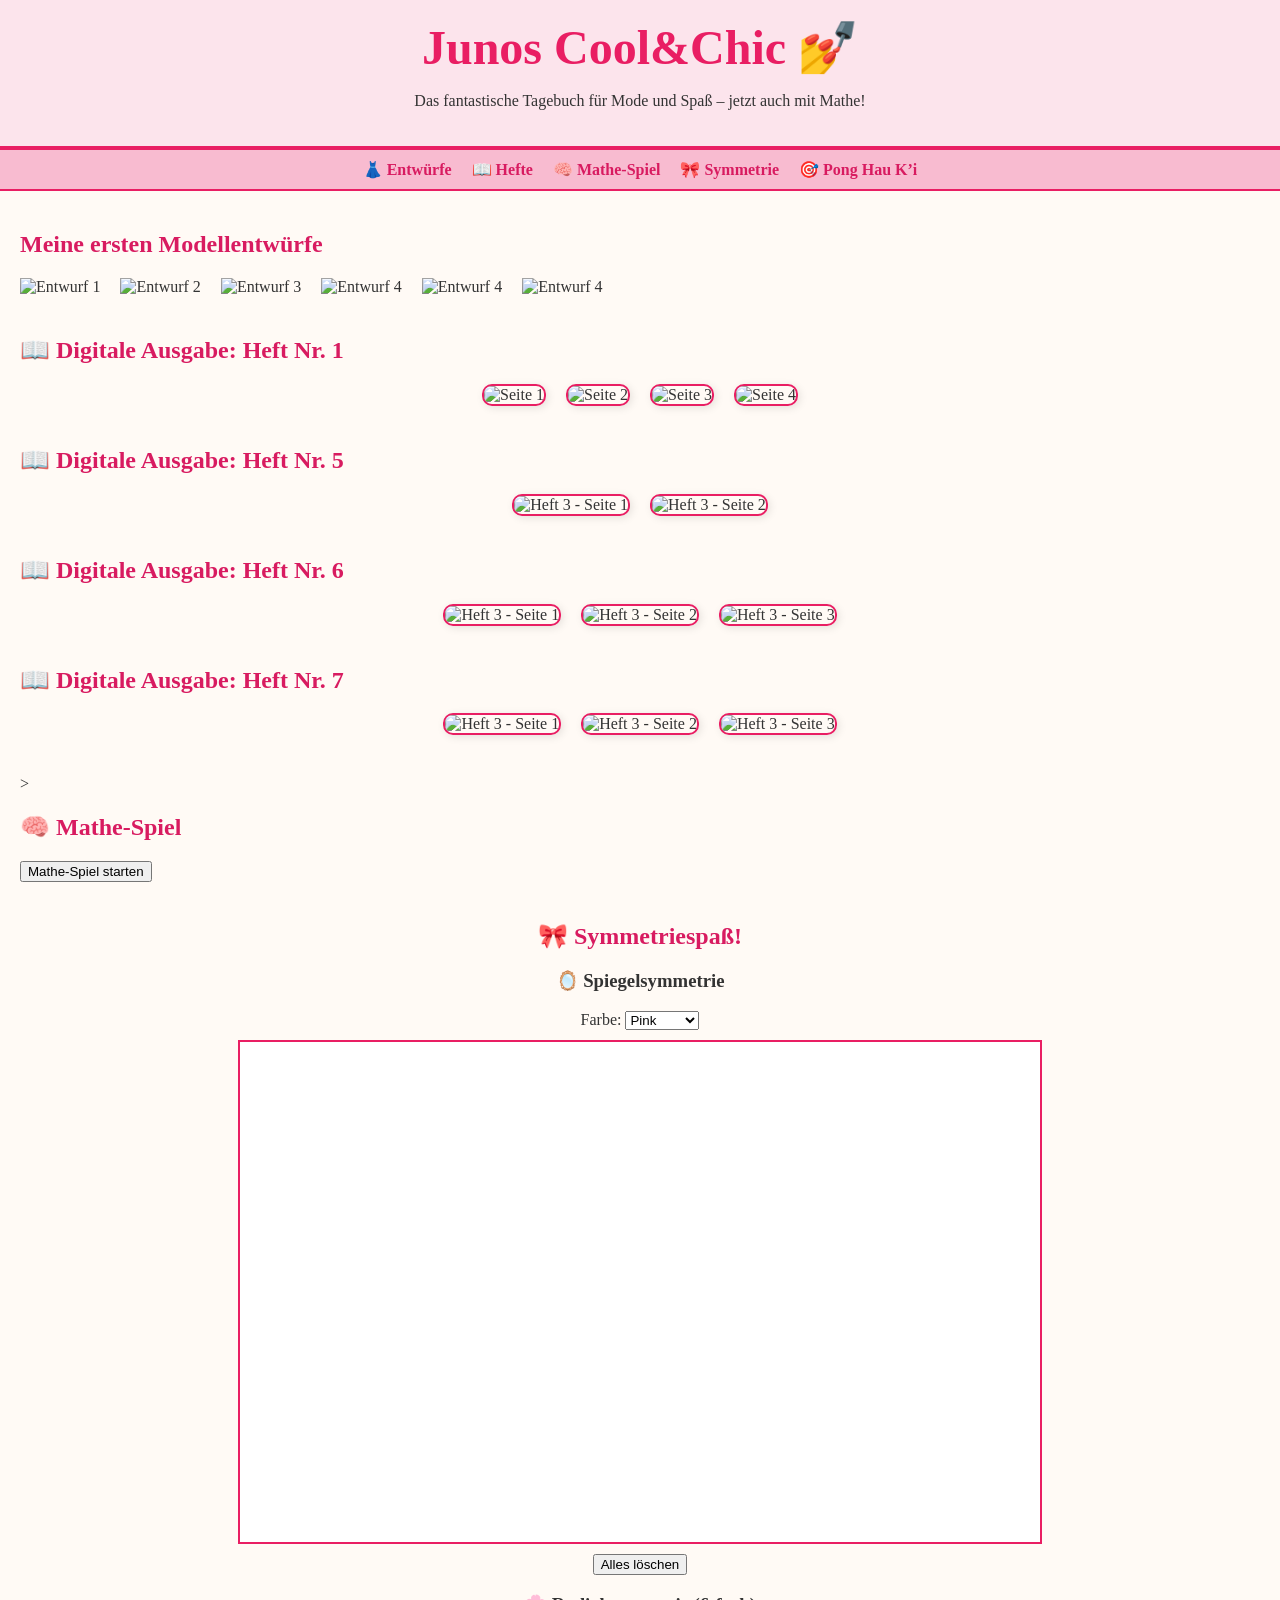
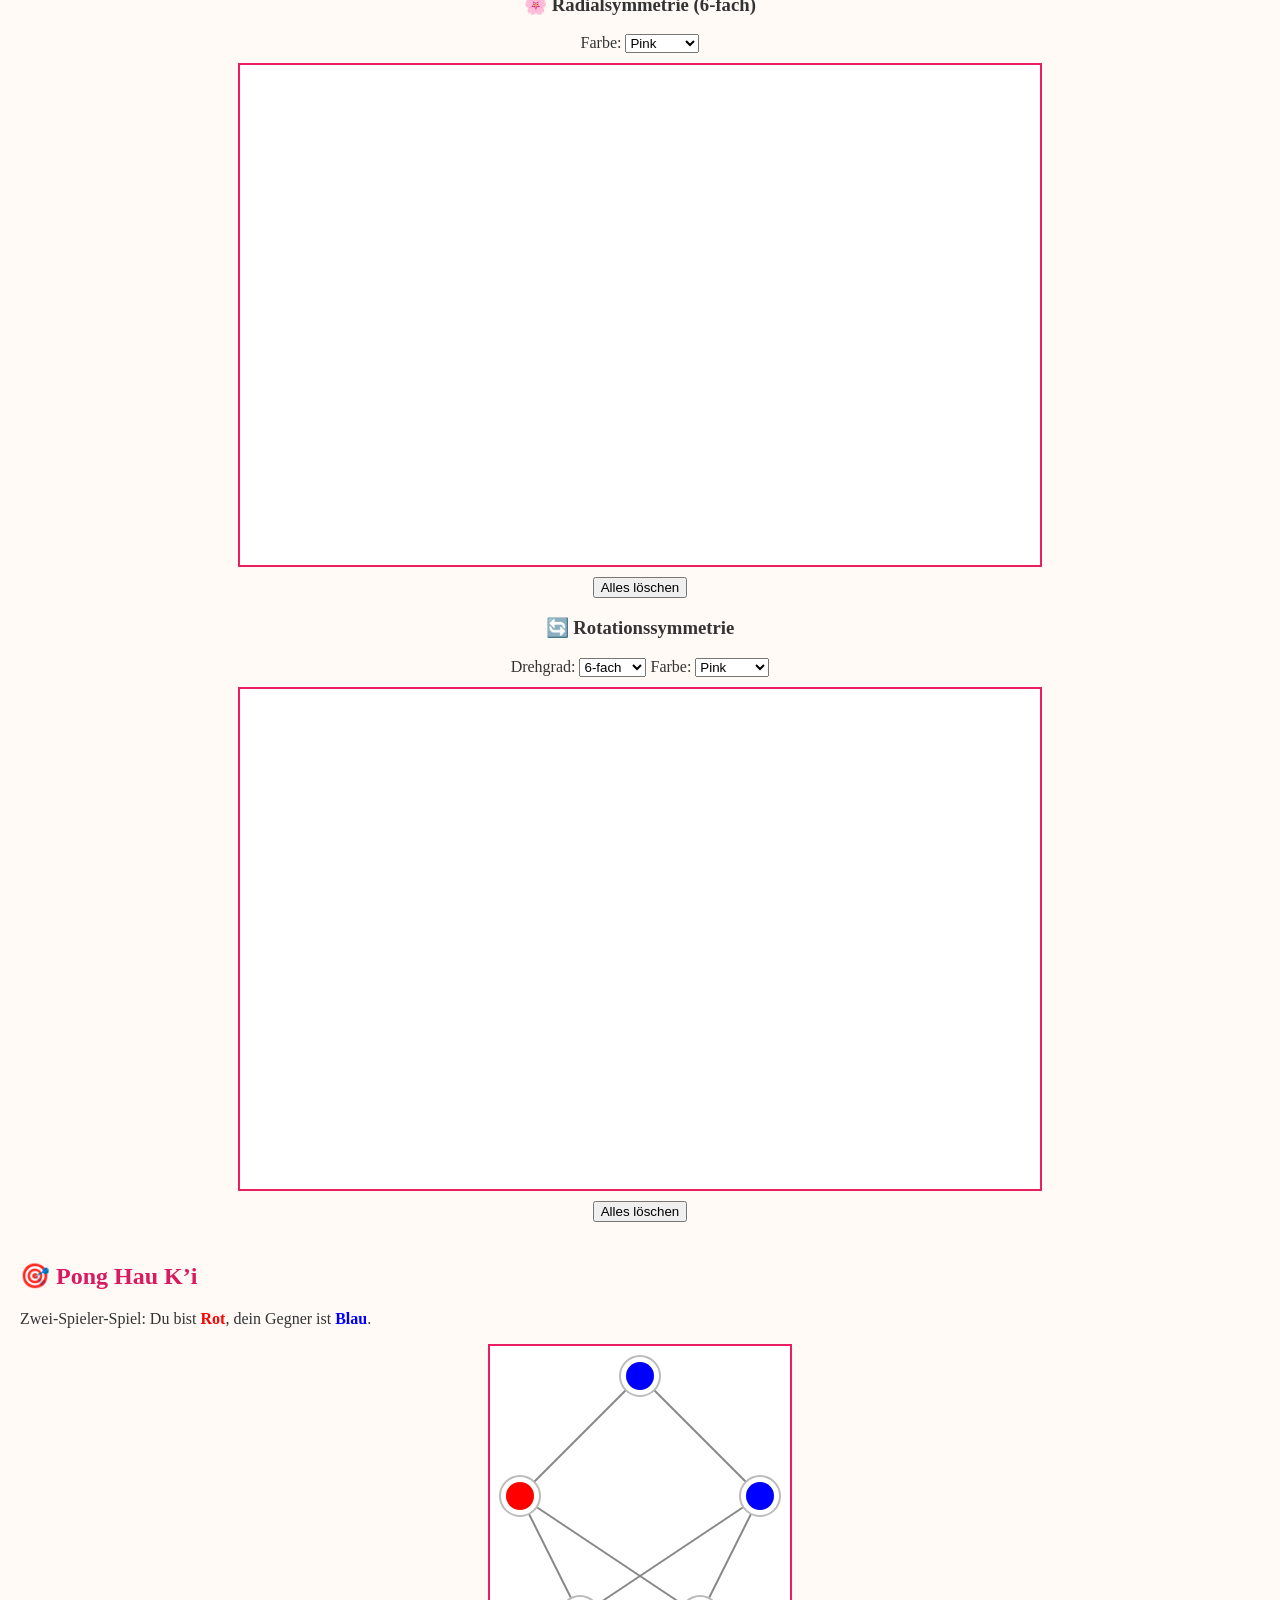
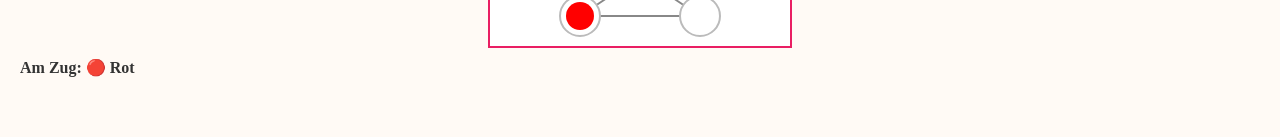
==== index.html @ ee44c0d7 "coolandchic added" ====
<!DOCTYPE html>
<html lang="de">
<head>
  <meta charset="UTF-8" />
  <title>cool&chic ✨</title>
  <style>
    body {
      font-family: "Comic Sans MS", cursive;
      background: #fffaf5;
      color: #333;
      margin: 0;
      padding: 0;
    }

    header {
      background: #fce4ec;
      padding: 20px;
      text-align: center;
      border-bottom: 4px solid #e91e63;
    }

    header h1 {
      margin: 0;
      font-size: 3em;
      color: #e91e63;
    }

    nav {
      background: #f8bbd0;
      padding: 10px;
      text-align: center;
      border-bottom: 2px solid #e91e63;
      position: sticky;
      top: 0;
      z-index: 999;
    }
    nav ul {
      list-style: none;
      padding: 0;
      margin: 0;
      display: inline-flex;
      gap: 20px;
    }
    nav ul li a {
      text-decoration: none;
      color: #d81b60;
      font-weight: bold;
    }

    main {
      padding: 20px;
    }

    .journal-section {
      margin-bottom: 40px;
    }

    .journal-section h2 {
      color: #d81b60;
    }

    .fashion-sketches {
      display: flex;
      flex-wrap: wrap;
      gap: 20px;
    }

    .digital-journal {
      display: flex;
      flex-wrap: wrap;
      gap: 20px;
      justify-content: center;
    }

    .digital-journal img {
      max-width: 200px;
      border: 2px solid #e91e63;
      border-radius: 10px;
      box-shadow: 2px 2px 8px rgba(0,0,0,0.1);
      cursor: zoom-in;
    }

    canvas {
      display: block;
      margin: 10px auto;
      border: 2px solid #e91e63;
      background: #fff;
      max-width: 100%;
      height: auto;
    }

    .symmetry-container {
      text-align: center;
    }

    .symmetry-modes {
      display: flex;
      flex-direction: column;
      gap: 40px;
    }

    #math-game {
      background: #f8bbd0;
      padding: 20px;
      border-radius: 20px;
      max-width: 600px;
      margin: 20px auto;
      text-align: center;
      display: none;
    }

    #grid-container {
      display: flex;
      justify-content: center;
      margin: 20px 0;
    }

    #grid {
      display: grid;
      grid-template-columns: repeat(10, 24px);
      grid-template-rows: repeat(2, 24px);
      gap: 6px;
    }

    .cell {
      width: 24px;
      height: 24px;
      border-radius: 50%;
      background: #eee;
      border: none;
      cursor: pointer;
      box-sizing: border-box;
    }

    #grid > * {
      margin: 0;
      padding: 0;
      box-sizing: border-box;
    }

    .red { background: crimson !important; }
    .blue { background: royalblue !important; }
    
  #zoomModal {
  display: none;
  position: fixed;
  z-index: 9999;
  left: 0; top: 0;
  width: 100vw; height: 100vh;
  background: rgba(0, 0, 0, 0.8);
  align-items: center;
  justify-content: center;
}

#zoomModal img {
  max-width: 90%;
  max-height: 90%;
  border: 4px solid white;
  border-radius: 12px;
}

  </style>
  
</head>
<body>
  <header>
    <h1>Junos Cool&Chic 💅</h1>
    <p>Das fantastische Tagebuch für Mode und Spaß – jetzt auch mit Mathe!</p>
  </header>
  <nav>
    <ul>
      <li><a href="#fashion">👗 Entwürfe</a></li>
      <li><a href="#journal">📖 Hefte</a></li>
      <li><a href="#math">🧠 Mathe-Spiel</a></li>
      <li><a href="#symmetry">🎀 Symmetrie</a></li>
      <li><a href="#pong">🎯 Pong Hau K’i</a></li>
    </ul>
  </nav>
  <main>
  <section class="journal-section" id="fashion"> 
      <h2>Meine ersten Modellentwürfe</h2>
      <div class="fashion-sketches">
        <img src="https://cdn.glitch.global/3d242914-de51-45a7-a32b-6aed16315438/entwurf3.jpg?v=1749474999922" alt="Entwurf 1" />
        <img src="https://cdn.glitch.global/3d242914-de51-45a7-a32b-6aed16315438/entwurf2.jpg?v=1749474994522" alt="Entwurf 2" />
        <img src="https://cdn.glitch.global/3d242914-de51-45a7-a32b-6aed16315438/entwurf1.jpg?v=1749474987468" alt="Entwurf 3" />
        <img src="https://cdn.glitch.global/3d242914-de51-45a7-a32b-6aed16315438/entwurf4.jpeg?v=1749801746238" alt="Entwurf 4" />
        <img src="https://cdn.glitch.global/3d242914-de51-45a7-a32b-6aed16315438/entwurf5.jpeg?v=1750233504281" alt="Entwurf 4" />
        <img src="https://cdn.glitch.global/3d242914-de51-45a7-a32b-6aed16315438/entwurf6.jpeg?v=1750233634013" alt="Entwurf 4" />

      </div>
    </section>

    <section class="journal-section", id="journal">
      <h2>📖 Digitale Ausgabe: Heft Nr. 1</h2>
      <div class="digital-journal">
        <img src="https://cdn.glitch.global/3d242914-de51-45a7-a32b-6aed16315438/page1.jpg?v=1749389129693" alt="Seite 1" />
        <img src="https://cdn.glitch.global/3d242914-de51-45a7-a32b-6aed16315438/page2.jpg?v=1749389142029" alt="Seite 2" />
        <img src="https://cdn.glitch.global/3d242914-de51-45a7-a32b-6aed16315438/page3.jpg?v=1749389156182" alt="Seite 3" />
        <img src="https://cdn.glitch.global/3d242914-de51-45a7-a32b-6aed16315438/page4.jpg?v=1749389164509" alt="Seite 4" />
      </div>
    </section>
<section class="journal-section">
  <h2>📖 Digitale Ausgabe: Heft Nr. 5</h2>
  <div class="digital-journal">
    <img src="https://cdn.glitch.global/3d242914-de51-45a7-a32b-6aed16315438/coolchick5_1.jpeg?v=1749474540954" alt="Heft 3 - Seite 1" />
    <img src="https://cdn.glitch.global/3d242914-de51-45a7-a32b-6aed16315438/coolchic5_2.jpeg?v=1749474548525" alt="Heft 3 - Seite 2" />
  </div>
</section>
<section class="journal-section">
  <h2>📖 Digitale Ausgabe: Heft Nr. 6</h2>
  <div class="digital-journal">
    <img src="https://cdn.glitch.global/3d242914-de51-45a7-a32b-6aed16315438/coolchic6_3.jpg?v=1749721280324" alt="Heft 3 - Seite 1" />
    <img src="https://cdn.glitch.global/3d242914-de51-45a7-a32b-6aed16315438/coolchic6_1.jpg?v=1749721261061" alt="Heft 3 - Seite 2" />
    <img src="https://cdn.glitch.global/3d242914-de51-45a7-a32b-6aed16315438/coolchic6_3.jpg?v=1749721280324" alt="Heft 3 - Seite 3" />
  </div>
</section>

<section class="journal-section">
  <h2>📖 Digitale Ausgabe: Heft Nr. 7</h2>
  <div class="digital-journal">
    <img src="https://cdn.glitch.global/3d242914-de51-45a7-a32b-6aed16315438/coolchic7_1.jpeg?v=1750233308050" alt="Heft 3 - Seite 1" />
    <img src="https://cdn.glitch.global/3d242914-de51-45a7-a32b-6aed16315438/coolchic7_2.jpeg?v=1750233316891" alt="Heft 3 - Seite 2" />
    <img src="https://cdn.glitch.global/3d242914-de51-45a7-a32b-6aed16315438/coolchic7_3.jpeg?v=1750233321393" alt="Heft 3 - Seite 3" />
  </div>
</section>
    <section class="journal-section", id="math">>
      <h2>🧠 Mathe-Spiel</h2>
      <button onclick="toggleMathGame()">Mathe-Spiel starten</button>
      <div id="math-game">
        <h3>Aufgabe: <span id="question"></span></h3>
        <p>Klicke, um <strong>rote</strong> und <strong>blaue</strong> Kugeln zu platzieren</p>
        <div id="grid-container">
          <div id="grid"></div>
        </div>
        <p>Antwort: <input id="answer" type="number" /> <button onclick="checkAnswer()">Prüfen</button></p>
      </div>
    </section>

    <section class="journal-section symmetry-container", id="symmetry">
      <h2>🎀 Symmetriespaß!</h2>

      <h3>🪞 Spiegelsymmetrie</h3>
      <label for="colorPickerMirror">Farbe:</label>
      <select id="colorPickerMirror">
        <option value="#e91e63">Pink</option>
        <option value="black">Schwarz</option>
        <option value="red">Rot</option>
        <option value="blue">Blau</option>
        <option value="green">Grün</option>
        <option value="gold">Gold</option>
      </select>
      <canvas id="symmetryCanvas" width="800" height="500"></canvas>
      <button onclick="clearCanvas('symmetryCanvas')">Alles löschen</button>

      <h3>🌸 Radialsymmetrie (6-fach)</h3>
      <label for="colorPickerRadial">Farbe:</label>
      <select id="colorPickerRadial">
        <option value="#e91e63">Pink</option>
        <option value="black">Schwarz</option>
        <option value="red">Rot</option>
        <option value="blue">Blau</option>
        <option value="green">Grün</option>
        <option value="gold">Gold</option>
      </select>
      <canvas id="radialCanvas" width="800" height="500"></canvas>
      <button onclick="clearCanvas('radialCanvas')">Alles löschen</button>

      <h3>🔄 Rotationssymmetrie</h3>
      <label for="rotationDegree">Drehgrad:</label>
      <select id="rotationDegree">
        <option value="3">3-fach</option>
        <option value="4">4-fach</option>
        <option value="6" selected>6-fach</option>
        <option value="8">8-fach</option>
        <option value="12">12-fach</option>
      </select>
      <label for="colorPickerRot">Farbe:</label>
      <select id="colorPickerRot">
        <option value="#e91e63">Pink</option>
        <option value="black">Schwarz</option>
        <option value="red">Rot</option>
        <option value="blue">Blau</option>
        <option value="green">Grün</option>
        <option value="gold">Gold</option>
      </select>
      <canvas id="rotCanvas" width="800" height="500"></canvas>
      <button onclick="clearCanvas('rotCanvas')">Alles löschen</button>
    </section>

<section class="journal-section", id = "pong">
  <h2>🎯 Pong Hau K’i</h2>
  <p>Zwei-Spieler-Spiel: Du bist <strong style="color:red;">Rot</strong>, dein Gegner ist <strong style="color:blue;">Blau</strong>.</p>
  <canvas id="pongCanvas" width="300" height="300" style="border: 2px solid #e91e63; background: #fff;"></canvas>
  <p id="pongStatus" style="margin-top: 10px; font-weight: bold;"></p>
</section>


  </main>

  <script src="https://cdn.jsdelivr.net/npm/canvas-confetti@1.6.0/dist/confetti.browser.min.js"></script>
  <script>
    let a, b, total, operation;

    function toggleMathGame() {
      const game = document.getElementById("math-game");
      game.style.display = game.style.display === "none" ? "block" : "none";
      if (game.style.display === "block") newProblem();
    }

    function newProblem() {
      const grid = document.getElementById("grid");
      grid.innerHTML = "";
      document.getElementById("answer").value = "";

      operation = Math.random() < 0.5 ? '+' : '-';
      if (operation === '+') {
        a = Math.floor(Math.random() * 11);
        b = Math.floor(Math.random() * (21 - a));
        total = a + b;
      } else {
        a = Math.floor(Math.random() * 21);
        b = Math.floor(Math.random() * (a + 1));
        total = a - b;
      }

      document.getElementById("question").textContent = `${a} ${operation} ${b}`;

      for (let i = 0; i < 20; i++) {
        const cell = document.createElement("div");
        cell.className = "cell";
        if (operation === '-' && i < a) cell.classList.add("red");
        cell.onclick = () => {
          if (operation === '+') {
            const redCount = document.querySelectorAll(".cell.red").length;
            const blueCount = document.querySelectorAll(".cell.blue").length;
            if (cell.classList.contains("red")) {
              cell.classList.remove("red");
            } else if (cell.classList.contains("blue")) {
              cell.classList.remove("blue");
            } else {
              if (redCount < a) cell.classList.add("red");
              else if (blueCount < b) cell.classList.add("blue");
            }
          } else {
            if (cell.classList.contains("red") && !cell.classList.contains("blue")) {
              if (document.querySelectorAll(".cell.blue").length < b) cell.classList.add("blue");
            } else if (cell.classList.contains("blue")) {
              cell.classList.remove("blue");
            }
          }
        };
        grid.appendChild(cell);
      }
    }

    function checkAnswer() {
      const val = parseInt(document.getElementById("answer").value);
      const redCount = document.querySelectorAll(".cell.red").length;
      const blueCount = document.querySelectorAll(".cell.blue").length;
      const correct = redCount === a && blueCount === b && val === total;
      if (correct) {
        confetti({ particleCount: 100, spread: 70, origin: { y: 0.6 } });
        setTimeout(() => { confetti.reset(); newProblem(); }, 3000);
      } else {
        alert("Ups! Versuch es nochmal.");
      }
    }

    function clearCanvas(id) {
      const canvas = document.getElementById(id);
      const ctx = canvas.getContext("2d");
      ctx.clearRect(0, 0, canvas.width, canvas.height);
    }

    function setupSymmetryCanvas(canvasId, type, getOptions = () => ({})) {
      const canvas = document.getElementById(canvasId);
      const ctx = canvas.getContext("2d");
      const centerX = canvas.width / 2;
      const centerY = canvas.height / 2;
      let drawing = false;

      function getXY(e) {
        const rect = canvas.getBoundingClientRect();
        return {
          x: (e.clientX || e.touches[0].clientX) - rect.left,
          y: (e.clientY || e.touches[0].clientY) - rect.top,
        };
      }

      function draw(e) {
        if (!drawing) return;
        const { x, y } = getXY(e);
        const { color = "#000", sectors = 6 } = getOptions();
        ctx.fillStyle = color;

        if (type === "mirror") {
          ctx.beginPath();
          ctx.arc(x, y, 2.5, 0, 2 * Math.PI);
          ctx.fill();
          const mirrorX = centerX - (x - centerX);
          ctx.beginPath();
          ctx.arc(mirrorX, y, 2.5, 0, 2 * Math.PI);
          ctx.fill();
        } else {
          const dx = x - centerX;
          const dy = y - centerY;
          const r = Math.sqrt(dx * dx + dy * dy);
          const angle = Math.atan2(dy, dx);
          for (let i = 0; i < sectors; i++) {
            const theta = angle + (i * 2 * Math.PI / sectors);
            const sx = centerX + r * Math.cos(theta);
            const sy = centerY + r * Math.sin(theta);
            ctx.beginPath();
            ctx.arc(sx, sy, 2.5, 0, 2 * Math.PI);
            ctx.fill();
          }
        }
      }

      canvas.addEventListener("mousedown", () => drawing = true);
      canvas.addEventListener("mouseup", () => drawing = false);
      canvas.addEventListener("mouseout", () => drawing = false);
      canvas.addEventListener("mousemove", draw);
      canvas.addEventListener("touchstart", () => drawing = true);
      canvas.addEventListener("touchend", () => drawing = false);
      canvas.addEventListener("touchcancel", () => drawing = false);
      canvas.addEventListener("touchmove", e => {
        e.preventDefault(); draw(e);
      }, { passive: false });
    }

    setupSymmetryCanvas("symmetryCanvas", "mirror", () => ({
      color: document.getElementById("colorPickerMirror").value
    }));

    setupSymmetryCanvas("radialCanvas", "radial", () => ({
      color: document.getElementById("colorPickerRadial").value,
      sectors: 6
    }));

    setupSymmetryCanvas("rotCanvas", "radial", () => ({
      color: document.getElementById("colorPickerRot").value,
      sectors: parseInt(document.getElementById("rotationDegree").value)
    }));
  </script>
<script>
  // --- PONG HAU KI GAME ---
  const pongCanvas = document.getElementById("pongCanvas");
  const pongCtx = pongCanvas.getContext("2d");

  const pongPositions = [
    [150, 30],   // 0
    [30, 150],   // 1
    [270, 150],  // 2
    [90, 270],   // 3
    [210, 270],  // 4
  ];

  const pongEdges = new Set([
    "0-1", "0-2", "1-3", "2-4", "3-4", "1-4", "2-3"
  ]);

  let pongPieces = {
    red: [1, 3],
    blue: [0, 2]
  };

  let pongSelected = null;
  let pongCurrent = "red";

  function drawPongBoard() {
    pongCtx.clearRect(0, 0, pongCanvas.width, pongCanvas.height);

    // Edges
    pongEdges.forEach(e => {
      const [a, b] = e.split("-").map(Number);
      const [x1, y1] = pongPositions[a];
      const [x2, y2] = pongPositions[b];
      pongCtx.strokeStyle = "#888";
      pongCtx.lineWidth = 2;
      pongCtx.beginPath();
      pongCtx.moveTo(x1, y1);
      pongCtx.lineTo(x2, y2);
      pongCtx.stroke();
    });

    // Nodes
    pongPositions.forEach(([x, y], i) => {
      pongCtx.fillStyle = "#fff";
      pongCtx.beginPath();
      pongCtx.arc(x, y, 20, 0, 2 * Math.PI);
      pongCtx.fill();
      pongCtx.strokeStyle = "#bbb";
      pongCtx.stroke();
    });

    // Pieces
    for (const [player, posArray] of Object.entries(pongPieces)) {
      pongCtx.fillStyle = player;
      posArray.forEach(p => {
        const [x, y] = pongPositions[p];
        pongCtx.beginPath();
        pongCtx.arc(x, y, 14, 0, 2 * Math.PI);
        pongCtx.fill();

        if (p === pongSelected) {
          pongCtx.lineWidth = 3;
          pongCtx.strokeStyle = "#000";
          pongCtx.stroke();
        }
      });
    }

    document.getElementById("pongStatus").textContent =
      `Am Zug: ${pongCurrent === "red" ? "🔴 Rot" : "🔵 Blau"}`;
  }

  function isPongOccupied(pos) {
    return Object.values(pongPieces).flat().includes(pos);
  }

  function isPongMoveValid(from, to) {
    const key = `${Math.min(from, to)}-${Math.max(from, to)}`;
    return pongEdges.has(key) && !isPongOccupied(to);
  }

  pongCanvas.addEventListener("click", e => {
    const rect = pongCanvas.getBoundingClientRect();
    const x = e.clientX - rect.left;
    const y = e.clientY - rect.top;

const clicked = pongPositions.findIndex(([px, py]) => {
  const distance = Math.sqrt((px - x) ** 2 + (py - y) ** 2);
  return distance < 30; // increase from 20 to 30 pixels
});


    if (clicked === -1) return;

    const playerPieces = pongPieces[pongCurrent];

    if (playerPieces.includes(clicked)) {
      pongSelected = pongSelected === clicked ? null : clicked;
    } else if (pongSelected !== null && isPongMoveValid(pongSelected, clicked)) {
      const idx = playerPieces.indexOf(pongSelected);
      playerPieces[idx] = clicked;
      pongSelected = null;
      pongCurrent = pongCurrent === "red" ? "blue" : "red";
    }

    drawPongBoard();
  });

  drawPongBoard();
</script>
<div id="zoomModal" onclick="closeZoom()">
  <img id="zoomedImage" src="" alt="Zoomed View">
</div>
<script>
  // Zoom image when clicked
  document.querySelectorAll(".digital-journal img").forEach(img => {
    img.addEventListener("click", () => {
      document.getElementById("zoomedImage").src = img.src;
      document.getElementById("zoomModal").style.display = "flex";
    });
  });

  function closeZoom() {
    document.getElementById("zoomModal").style.display = "none";
  }
</script>

  
</body>
</html>
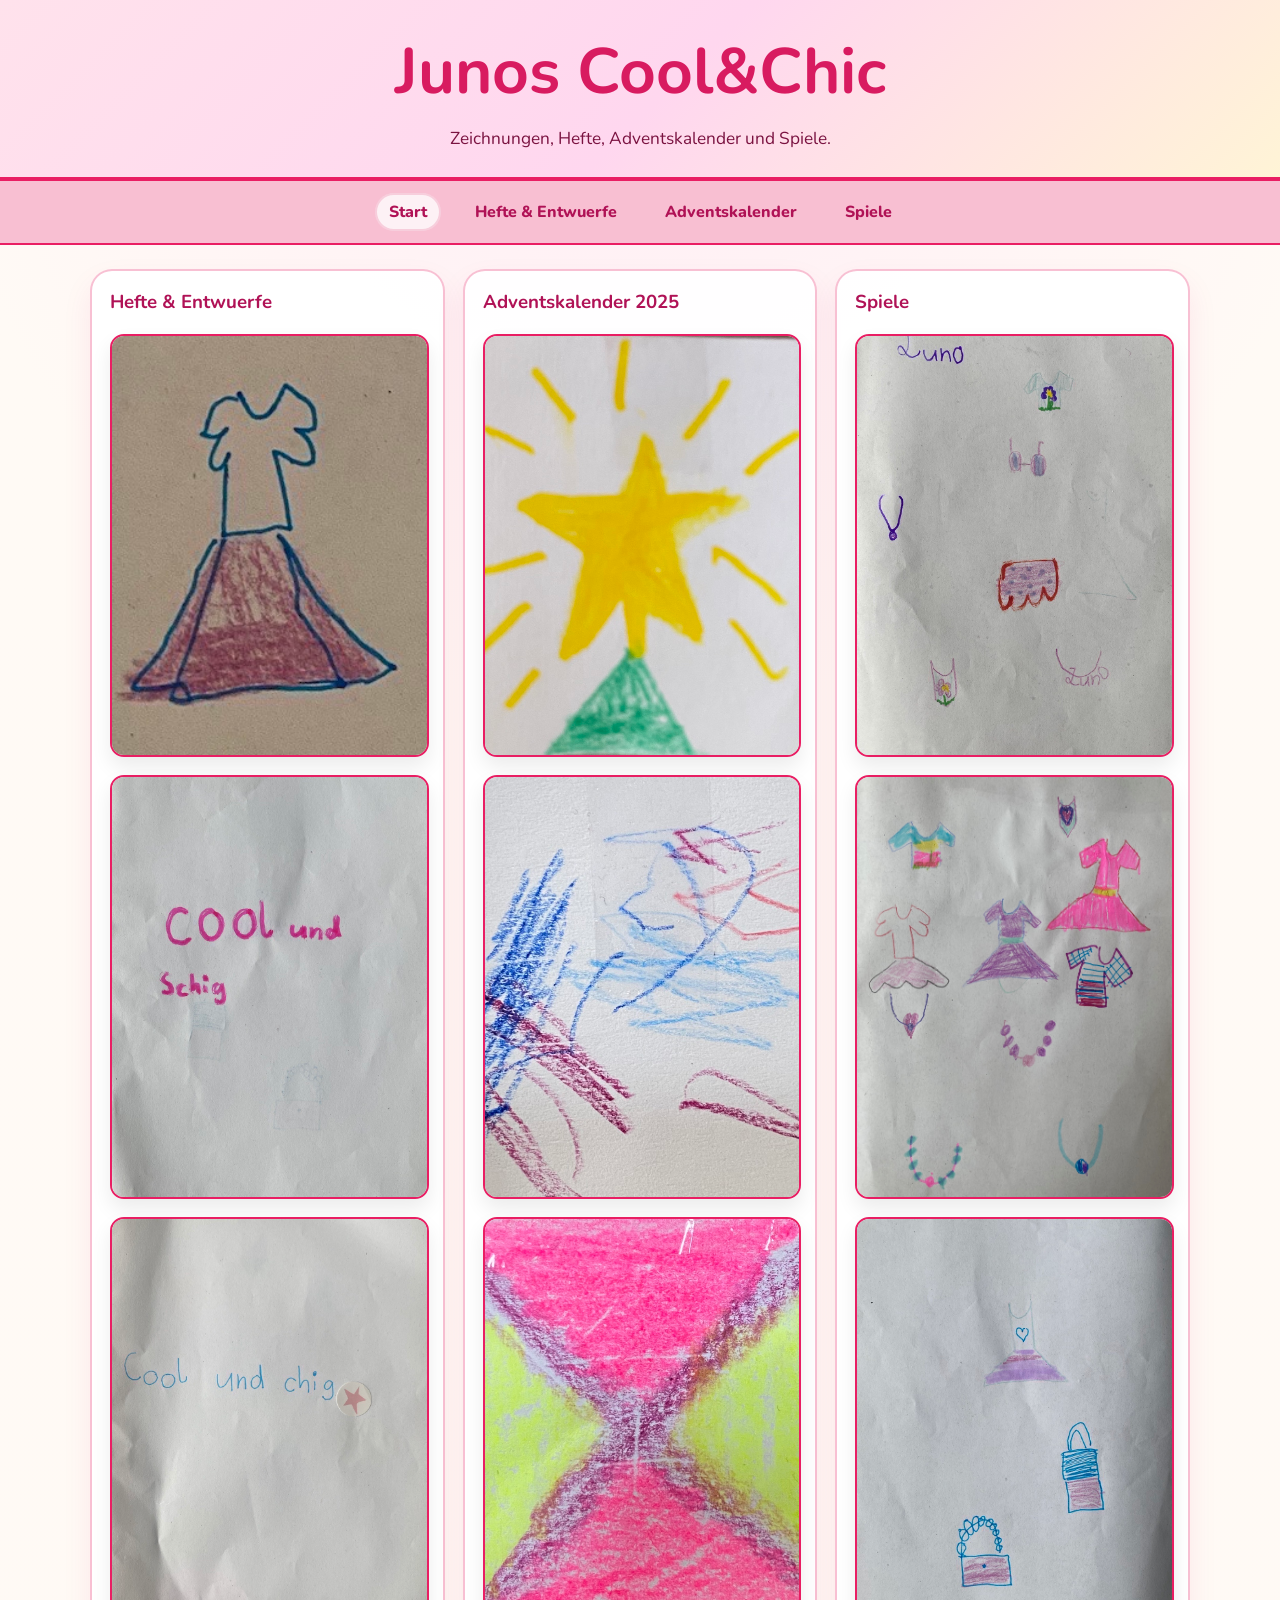
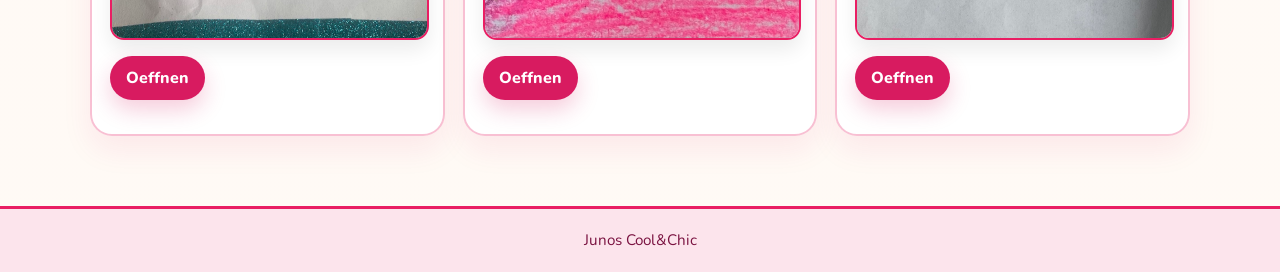
==== commit 31c6f010: "Initial public release" ====
--- a/index.html
+++ b/index.html
@@ -1,577 +1,65 @@
-
 <!DOCTYPE html>
 <html lang="de">
 <head>
   <meta charset="UTF-8" />
-  <title>cool&chic ✨</title>
-  <style>
-    body {
-      font-family: "Comic Sans MS", cursive;
-      background: #fffaf5;
-      color: #333;
-      margin: 0;
-      padding: 0;
-    }
-
-    header {
-      background: #fce4ec;
-      padding: 20px;
-      text-align: center;
-      border-bottom: 4px solid #e91e63;
-    }
-
-    header h1 {
-      margin: 0;
-      font-size: 3em;
-      color: #e91e63;
-    }
-
-    nav {
-      background: #f8bbd0;
-      padding: 10px;
-      text-align: center;
-      border-bottom: 2px solid #e91e63;
-      position: sticky;
-      top: 0;
-      z-index: 999;
-    }
-    nav ul {
-      list-style: none;
-      padding: 0;
-      margin: 0;
-      display: inline-flex;
-      gap: 20px;
-    }
-    nav ul li a {
-      text-decoration: none;
-      color: #d81b60;
-      font-weight: bold;
-    }
-
-    main {
-      padding: 20px;
-    }
-
-    .journal-section {
-      margin-bottom: 40px;
-    }
-
-    .journal-section h2 {
-      color: #d81b60;
-    }
-
-    .fashion-sketches {
-      display: flex;
-      flex-wrap: wrap;
-      gap: 20px;
-    }
-
-    .digital-journal {
-      display: flex;
-      flex-wrap: wrap;
-      gap: 20px;
-      justify-content: center;
-    }
-
-    .digital-journal img {
-      max-width: 200px;
-      border: 2px solid #e91e63;
-      border-radius: 10px;
-      box-shadow: 2px 2px 8px rgba(0,0,0,0.1);
-      cursor: zoom-in;
-    }
-
-    canvas {
-      display: block;
-      margin: 10px auto;
-      border: 2px solid #e91e63;
-      background: #fff;
-      max-width: 100%;
-      height: auto;
-    }
-
-    .symmetry-container {
-      text-align: center;
-    }
-
-    .symmetry-modes {
-      display: flex;
-      flex-direction: column;
-      gap: 40px;
-    }
-
-    #math-game {
-      background: #f8bbd0;
-      padding: 20px;
-      border-radius: 20px;
-      max-width: 600px;
-      margin: 20px auto;
-      text-align: center;
-      display: none;
-    }
-
-    #grid-container {
-      display: flex;
-      justify-content: center;
-      margin: 20px 0;
-    }
-
-    #grid {
-      display: grid;
-      grid-template-columns: repeat(10, 24px);
-      grid-template-rows: repeat(2, 24px);
-      gap: 6px;
-    }
-
-    .cell {
-      width: 24px;
-      height: 24px;
-      border-radius: 50%;
-      background: #eee;
-      border: none;
-      cursor: pointer;
-      box-sizing: border-box;
-    }
-
-    #grid > * {
-      margin: 0;
-      padding: 0;
-      box-sizing: border-box;
-    }
-
-    .red { background: crimson !important; }
-    .blue { background: royalblue !important; }
-    
-  #zoomModal {
-  display: none;
-  position: fixed;
-  z-index: 9999;
-  left: 0; top: 0;
-  width: 100vw; height: 100vh;
-  background: rgba(0, 0, 0, 0.8);
-  align-items: center;
-  justify-content: center;
-}
-
-#zoomModal img {
-  max-width: 90%;
-  max-height: 90%;
-  border: 4px solid white;
-  border-radius: 12px;
-}
-
-  </style>
-  
+  <meta name="viewport" content="width=device-width, initial-scale=1" />
+  <link rel="preconnect" href="https://fonts.googleapis.com" />
+  <link rel="preconnect" href="https://fonts.gstatic.com" crossorigin />
+  <link href="https://fonts.googleapis.com/css2?family=Nunito:wght@400;600;700;800&display=swap" rel="stylesheet" />
+  <link rel="stylesheet" href="site.css" />
+  <title>Junos Cool&Chic</title>
 </head>
 <body>
-  <header>
-    <h1>Junos Cool&Chic 💅</h1>
-    <p>Das fantastische Tagebuch für Mode und Spaß – jetzt auch mit Mathe!</p>
+  <header class="site-header">
+    <h1>Junos Cool&amp;Chic</h1>
+    <p>Zeichnungen, Hefte, Adventskalender und Spiele.</p>
   </header>
-  <nav>
+
+  <nav class="site-nav">
     <ul>
-      <li><a href="#fashion">👗 Entwürfe</a></li>
-      <li><a href="#journal">📖 Hefte</a></li>
-      <li><a href="#math">🧠 Mathe-Spiel</a></li>
-      <li><a href="#symmetry">🎀 Symmetrie</a></li>
-      <li><a href="#pong">🎯 Pong Hau K’i</a></li>
+      <li><a href="index.html" aria-current="page">Start</a></li>
+      <li><a href="hefte.html">Hefte &amp; Entwuerfe</a></li>
+      <li><a href="adventskalender.html">Adventskalender</a></li>
+      <li><a href="spiele.html">Spiele</a></li>
     </ul>
   </nav>
+
   <main>
-  <section class="journal-section" id="fashion"> 
-      <h2>Meine ersten Modellentwürfe</h2>
-      <div class="fashion-sketches">
-        <img src="https://cdn.glitch.global/3d242914-de51-45a7-a32b-6aed16315438/entwurf3.jpg?v=1749474999922" alt="Entwurf 1" />
-        <img src="https://cdn.glitch.global/3d242914-de51-45a7-a32b-6aed16315438/entwurf2.jpg?v=1749474994522" alt="Entwurf 2" />
-        <img src="https://cdn.glitch.global/3d242914-de51-45a7-a32b-6aed16315438/entwurf1.jpg?v=1749474987468" alt="Entwurf 3" />
-        <img src="https://cdn.glitch.global/3d242914-de51-45a7-a32b-6aed16315438/entwurf4.jpeg?v=1749801746238" alt="Entwurf 4" />
-        <img src="https://cdn.glitch.global/3d242914-de51-45a7-a32b-6aed16315438/entwurf5.jpeg?v=1750233504281" alt="Entwurf 4" />
-        <img src="https://cdn.glitch.global/3d242914-de51-45a7-a32b-6aed16315438/entwurf6.jpeg?v=1750233634013" alt="Entwurf 4" />
+    <section class="feature-grid">
+      <article class="feature-card">
+        <h3>Hefte &amp; Entwuerfe</h3>
+        <div class="preview-grid">
+          <img src="assets/images/entwurf3.jpg" alt="Modeentwurf" loading="lazy" />
+          <img src="assets/images/page1.jpg" alt="Digitale Heftseite" loading="lazy" />
+          <img src="assets/images/coolchic6_2.jpg" alt="Heft 6" loading="lazy" />
+        </div>
+        <p><a href="hefte.html">Oeffnen</a></p>
+      </article>
 
-      </div>
+      <article class="feature-card">
+        <h3>Adventskalender 2025</h3>
+        <div class="preview-grid">
+          <img src="assets/images/adventskalender_2025/advent-01.jpeg" alt="Adventskalender Bild 1" loading="lazy" />
+          <img src="assets/images/adventskalender_2025/advent-08.jpeg" alt="Adventskalender Bild 8" loading="lazy" />
+          <img src="assets/images/adventskalender_2025/advent-15.jpeg" alt="Adventskalender Bild 15" loading="lazy" />
+        </div>
+        <p><a href="adventskalender.html">Oeffnen</a></p>
+      </article>
+
+      <article class="feature-card">
+        <h3>Spiele</h3>
+        <div class="preview-grid">
+          <img src="assets/images/page3.jpg" alt="Spiel Vorschau 1" loading="lazy" />
+          <img src="assets/images/coolchic7_2.jpeg" alt="Spiel Vorschau 2" loading="lazy" />
+          <img src="assets/images/page2.jpg" alt="Spiel Vorschau 3" loading="lazy" />
+        </div>
+        <p><a href="spiele.html">Oeffnen</a></p>
+      </article>
     </section>
-
-    <section class="journal-section", id="journal">
-      <h2>📖 Digitale Ausgabe: Heft Nr. 1</h2>
-      <div class="digital-journal">
-        <img src="https://cdn.glitch.global/3d242914-de51-45a7-a32b-6aed16315438/page1.jpg?v=1749389129693" alt="Seite 1" />
-        <img src="https://cdn.glitch.global/3d242914-de51-45a7-a32b-6aed16315438/page2.jpg?v=1749389142029" alt="Seite 2" />
-        <img src="https://cdn.glitch.global/3d242914-de51-45a7-a32b-6aed16315438/page3.jpg?v=1749389156182" alt="Seite 3" />
-        <img src="https://cdn.glitch.global/3d242914-de51-45a7-a32b-6aed16315438/page4.jpg?v=1749389164509" alt="Seite 4" />
-      </div>
-    </section>
-<section class="journal-section">
-  <h2>📖 Digitale Ausgabe: Heft Nr. 5</h2>
-  <div class="digital-journal">
-    <img src="https://cdn.glitch.global/3d242914-de51-45a7-a32b-6aed16315438/coolchick5_1.jpeg?v=1749474540954" alt="Heft 3 - Seite 1" />
-    <img src="https://cdn.glitch.global/3d242914-de51-45a7-a32b-6aed16315438/coolchic5_2.jpeg?v=1749474548525" alt="Heft 3 - Seite 2" />
-  </div>
-</section>
-<section class="journal-section">
-  <h2>📖 Digitale Ausgabe: Heft Nr. 6</h2>
-  <div class="digital-journal">
-    <img src="https://cdn.glitch.global/3d242914-de51-45a7-a32b-6aed16315438/coolchic6_3.jpg?v=1749721280324" alt="Heft 3 - Seite 1" />
-    <img src="https://cdn.glitch.global/3d242914-de51-45a7-a32b-6aed16315438/coolchic6_1.jpg?v=1749721261061" alt="Heft 3 - Seite 2" />
-    <img src="https://cdn.glitch.global/3d242914-de51-45a7-a32b-6aed16315438/coolchic6_3.jpg?v=1749721280324" alt="Heft 3 - Seite 3" />
-  </div>
-</section>
-
-<section class="journal-section">
-  <h2>📖 Digitale Ausgabe: Heft Nr. 7</h2>
-  <div class="digital-journal">
-    <img src="https://cdn.glitch.global/3d242914-de51-45a7-a32b-6aed16315438/coolchic7_1.jpeg?v=1750233308050" alt="Heft 3 - Seite 1" />
-    <img src="https://cdn.glitch.global/3d242914-de51-45a7-a32b-6aed16315438/coolchic7_2.jpeg?v=1750233316891" alt="Heft 3 - Seite 2" />
-    <img src="https://cdn.glitch.global/3d242914-de51-45a7-a32b-6aed16315438/coolchic7_3.jpeg?v=1750233321393" alt="Heft 3 - Seite 3" />
-  </div>
-</section>
-    <section class="journal-section", id="math">>
-      <h2>🧠 Mathe-Spiel</h2>
-      <button onclick="toggleMathGame()">Mathe-Spiel starten</button>
-      <div id="math-game">
-        <h3>Aufgabe: <span id="question"></span></h3>
-        <p>Klicke, um <strong>rote</strong> und <strong>blaue</strong> Kugeln zu platzieren</p>
-        <div id="grid-container">
-          <div id="grid"></div>
-        </div>
-        <p>Antwort: <input id="answer" type="number" /> <button onclick="checkAnswer()">Prüfen</button></p>
-      </div>
-    </section>
-
-    <section class="journal-section symmetry-container", id="symmetry">
-      <h2>🎀 Symmetriespaß!</h2>
-
-      <h3>🪞 Spiegelsymmetrie</h3>
-      <label for="colorPickerMirror">Farbe:</label>
-      <select id="colorPickerMirror">
-        <option value="#e91e63">Pink</option>
-        <option value="black">Schwarz</option>
-        <option value="red">Rot</option>
-        <option value="blue">Blau</option>
-        <option value="green">Grün</option>
-        <option value="gold">Gold</option>
-      </select>
-      <canvas id="symmetryCanvas" width="800" height="500"></canvas>
-      <button onclick="clearCanvas('symmetryCanvas')">Alles löschen</button>
-
-      <h3>🌸 Radialsymmetrie (6-fach)</h3>
-      <label for="colorPickerRadial">Farbe:</label>
-      <select id="colorPickerRadial">
-        <option value="#e91e63">Pink</option>
-        <option value="black">Schwarz</option>
-        <option value="red">Rot</option>
-        <option value="blue">Blau</option>
-        <option value="green">Grün</option>
-        <option value="gold">Gold</option>
-      </select>
-      <canvas id="radialCanvas" width="800" height="500"></canvas>
-      <button onclick="clearCanvas('radialCanvas')">Alles löschen</button>
-
-      <h3>🔄 Rotationssymmetrie</h3>
-      <label for="rotationDegree">Drehgrad:</label>
-      <select id="rotationDegree">
-        <option value="3">3-fach</option>
-        <option value="4">4-fach</option>
-        <option value="6" selected>6-fach</option>
-        <option value="8">8-fach</option>
-        <option value="12">12-fach</option>
-      </select>
-      <label for="colorPickerRot">Farbe:</label>
-      <select id="colorPickerRot">
-        <option value="#e91e63">Pink</option>
-        <option value="black">Schwarz</option>
-        <option value="red">Rot</option>
-        <option value="blue">Blau</option>
-        <option value="green">Grün</option>
-        <option value="gold">Gold</option>
-      </select>
-      <canvas id="rotCanvas" width="800" height="500"></canvas>
-      <button onclick="clearCanvas('rotCanvas')">Alles löschen</button>
-    </section>
-
-<section class="journal-section", id = "pong">
-  <h2>🎯 Pong Hau K’i</h2>
-  <p>Zwei-Spieler-Spiel: Du bist <strong style="color:red;">Rot</strong>, dein Gegner ist <strong style="color:blue;">Blau</strong>.</p>
-  <canvas id="pongCanvas" width="300" height="300" style="border: 2px solid #e91e63; background: #fff;"></canvas>
-  <p id="pongStatus" style="margin-top: 10px; font-weight: bold;"></p>
-</section>
-
-
   </main>
 
-  <script src="https://cdn.jsdelivr.net/npm/canvas-confetti@1.6.0/dist/confetti.browser.min.js"></script>
-  <script>
-    let a, b, total, operation;
-
-    function toggleMathGame() {
-      const game = document.getElementById("math-game");
-      game.style.display = game.style.display === "none" ? "block" : "none";
-      if (game.style.display === "block") newProblem();
-    }
-
-    function newProblem() {
-      const grid = document.getElementById("grid");
-      grid.innerHTML = "";
-      document.getElementById("answer").value = "";
-
-      operation = Math.random() < 0.5 ? '+' : '-';
-      if (operation === '+') {
-        a = Math.floor(Math.random() * 11);
-        b = Math.floor(Math.random() * (21 - a));
-        total = a + b;
-      } else {
-        a = Math.floor(Math.random() * 21);
-        b = Math.floor(Math.random() * (a + 1));
-        total = a - b;
-      }
-
-      document.getElementById("question").textContent = `${a} ${operation} ${b}`;
-
-      for (let i = 0; i < 20; i++) {
-        const cell = document.createElement("div");
-        cell.className = "cell";
-        if (operation === '-' && i < a) cell.classList.add("red");
-        cell.onclick = () => {
-          if (operation === '+') {
-            const redCount = document.querySelectorAll(".cell.red").length;
-            const blueCount = document.querySelectorAll(".cell.blue").length;
-            if (cell.classList.contains("red")) {
-              cell.classList.remove("red");
-            } else if (cell.classList.contains("blue")) {
-              cell.classList.remove("blue");
-            } else {
-              if (redCount < a) cell.classList.add("red");
-              else if (blueCount < b) cell.classList.add("blue");
-            }
-          } else {
-            if (cell.classList.contains("red") && !cell.classList.contains("blue")) {
-              if (document.querySelectorAll(".cell.blue").length < b) cell.classList.add("blue");
-            } else if (cell.classList.contains("blue")) {
-              cell.classList.remove("blue");
-            }
-          }
-        };
-        grid.appendChild(cell);
-      }
-    }
-
-    function checkAnswer() {
-      const val = parseInt(document.getElementById("answer").value);
-      const redCount = document.querySelectorAll(".cell.red").length;
-      const blueCount = document.querySelectorAll(".cell.blue").length;
-      const correct = redCount === a && blueCount === b && val === total;
-      if (correct) {
-        confetti({ particleCount: 100, spread: 70, origin: { y: 0.6 } });
-        setTimeout(() => { confetti.reset(); newProblem(); }, 3000);
-      } else {
-        alert("Ups! Versuch es nochmal.");
-      }
-    }
-
-    function clearCanvas(id) {
-      const canvas = document.getElementById(id);
-      const ctx = canvas.getContext("2d");
-      ctx.clearRect(0, 0, canvas.width, canvas.height);
-    }
-
-    function setupSymmetryCanvas(canvasId, type, getOptions = () => ({})) {
-      const canvas = document.getElementById(canvasId);
-      const ctx = canvas.getContext("2d");
-      const centerX = canvas.width / 2;
-      const centerY = canvas.height / 2;
-      let drawing = false;
-
-      function getXY(e) {
-        const rect = canvas.getBoundingClientRect();
-        return {
-          x: (e.clientX || e.touches[0].clientX) - rect.left,
-          y: (e.clientY || e.touches[0].clientY) - rect.top,
-        };
-      }
-
-      function draw(e) {
-        if (!drawing) return;
-        const { x, y } = getXY(e);
-        const { color = "#000", sectors = 6 } = getOptions();
-        ctx.fillStyle = color;
-
-        if (type === "mirror") {
-          ctx.beginPath();
-          ctx.arc(x, y, 2.5, 0, 2 * Math.PI);
-          ctx.fill();
-          const mirrorX = centerX - (x - centerX);
-          ctx.beginPath();
-          ctx.arc(mirrorX, y, 2.5, 0, 2 * Math.PI);
-          ctx.fill();
-        } else {
-          const dx = x - centerX;
-          const dy = y - centerY;
-          const r = Math.sqrt(dx * dx + dy * dy);
-          const angle = Math.atan2(dy, dx);
-          for (let i = 0; i < sectors; i++) {
-            const theta = angle + (i * 2 * Math.PI / sectors);
-            const sx = centerX + r * Math.cos(theta);
-            const sy = centerY + r * Math.sin(theta);
-            ctx.beginPath();
-            ctx.arc(sx, sy, 2.5, 0, 2 * Math.PI);
-            ctx.fill();
-          }
-        }
-      }
-
-      canvas.addEventListener("mousedown", () => drawing = true);
-      canvas.addEventListener("mouseup", () => drawing = false);
-      canvas.addEventListener("mouseout", () => drawing = false);
-      canvas.addEventListener("mousemove", draw);
-      canvas.addEventListener("touchstart", () => drawing = true);
-      canvas.addEventListener("touchend", () => drawing = false);
-      canvas.addEventListener("touchcancel", () => drawing = false);
-      canvas.addEventListener("touchmove", e => {
-        e.preventDefault(); draw(e);
-      }, { passive: false });
-    }
-
-    setupSymmetryCanvas("symmetryCanvas", "mirror", () => ({
-      color: document.getElementById("colorPickerMirror").value
-    }));
-
-    setupSymmetryCanvas("radialCanvas", "radial", () => ({
-      color: document.getElementById("colorPickerRadial").value,
-      sectors: 6
-    }));
-
-    setupSymmetryCanvas("rotCanvas", "radial", () => ({
-      color: document.getElementById("colorPickerRot").value,
-      sectors: parseInt(document.getElementById("rotationDegree").value)
-    }));
-  </script>
-<script>
-  // --- PONG HAU KI GAME ---
-  const pongCanvas = document.getElementById("pongCanvas");
-  const pongCtx = pongCanvas.getContext("2d");
-
-  const pongPositions = [
-    [150, 30],   // 0
-    [30, 150],   // 1
-    [270, 150],  // 2
-    [90, 270],   // 3
-    [210, 270],  // 4
-  ];
-
-  const pongEdges = new Set([
-    "0-1", "0-2", "1-3", "2-4", "3-4", "1-4", "2-3"
-  ]);
-
-  let pongPieces = {
-    red: [1, 3],
-    blue: [0, 2]
-  };
-
-  let pongSelected = null;
-  let pongCurrent = "red";
-
-  function drawPongBoard() {
-    pongCtx.clearRect(0, 0, pongCanvas.width, pongCanvas.height);
-
-    // Edges
-    pongEdges.forEach(e => {
-      const [a, b] = e.split("-").map(Number);
-      const [x1, y1] = pongPositions[a];
-      const [x2, y2] = pongPositions[b];
-      pongCtx.strokeStyle = "#888";
-      pongCtx.lineWidth = 2;
-      pongCtx.beginPath();
-      pongCtx.moveTo(x1, y1);
-      pongCtx.lineTo(x2, y2);
-      pongCtx.stroke();
-    });
-
-    // Nodes
-    pongPositions.forEach(([x, y], i) => {
-      pongCtx.fillStyle = "#fff";
-      pongCtx.beginPath();
-      pongCtx.arc(x, y, 20, 0, 2 * Math.PI);
-      pongCtx.fill();
-      pongCtx.strokeStyle = "#bbb";
-      pongCtx.stroke();
-    });
-
-    // Pieces
-    for (const [player, posArray] of Object.entries(pongPieces)) {
-      pongCtx.fillStyle = player;
-      posArray.forEach(p => {
-        const [x, y] = pongPositions[p];
-        pongCtx.beginPath();
-        pongCtx.arc(x, y, 14, 0, 2 * Math.PI);
-        pongCtx.fill();
-
-        if (p === pongSelected) {
-          pongCtx.lineWidth = 3;
-          pongCtx.strokeStyle = "#000";
-          pongCtx.stroke();
-        }
-      });
-    }
-
-    document.getElementById("pongStatus").textContent =
-      `Am Zug: ${pongCurrent === "red" ? "🔴 Rot" : "🔵 Blau"}`;
-  }
-
-  function isPongOccupied(pos) {
-    return Object.values(pongPieces).flat().includes(pos);
-  }
-
-  function isPongMoveValid(from, to) {
-    const key = `${Math.min(from, to)}-${Math.max(from, to)}`;
-    return pongEdges.has(key) && !isPongOccupied(to);
-  }
-
-  pongCanvas.addEventListener("click", e => {
-    const rect = pongCanvas.getBoundingClientRect();
-    const x = e.clientX - rect.left;
-    const y = e.clientY - rect.top;
-
-const clicked = pongPositions.findIndex(([px, py]) => {
-  const distance = Math.sqrt((px - x) ** 2 + (py - y) ** 2);
-  return distance < 30; // increase from 20 to 30 pixels
-});
-
-
-    if (clicked === -1) return;
-
-    const playerPieces = pongPieces[pongCurrent];
-
-    if (playerPieces.includes(clicked)) {
-      pongSelected = pongSelected === clicked ? null : clicked;
-    } else if (pongSelected !== null && isPongMoveValid(pongSelected, clicked)) {
-      const idx = playerPieces.indexOf(pongSelected);
-      playerPieces[idx] = clicked;
-      pongSelected = null;
-      pongCurrent = pongCurrent === "red" ? "blue" : "red";
-    }
-
-    drawPongBoard();
-  });
-
-  drawPongBoard();
-</script>
-<div id="zoomModal" onclick="closeZoom()">
-  <img id="zoomedImage" src="" alt="Zoomed View">
-</div>
-<script>
-  // Zoom image when clicked
-  document.querySelectorAll(".digital-journal img").forEach(img => {
-    img.addEventListener("click", () => {
-      document.getElementById("zoomedImage").src = img.src;
-      document.getElementById("zoomModal").style.display = "flex";
-    });
-  });
-
-  function closeZoom() {
-    document.getElementById("zoomModal").style.display = "none";
-  }
-</script>
-
-  
+  <footer>
+    <p class="privacy-note">Junos Cool&amp;Chic</p>
+  </footer>
 </body>
 </html>
-
--- a/site.css
+++ b/site.css
@@ -0,0 +1,333 @@
+body {
+  font-family: "Nunito", "Trebuchet MS", Arial, sans-serif;
+  background:
+    radial-gradient(circle at top, rgba(255, 236, 245, 0.95), rgba(255, 250, 245, 0.98) 36%),
+    linear-gradient(180deg, #fffaf5 0%, #fff7fb 100%);
+  color: #333;
+  margin: 0;
+  min-height: 100vh;
+}
+
+a {
+  color: inherit;
+}
+
+.site-header {
+  background: linear-gradient(135deg, #ffe2ec 0%, #ffd7ef 52%, #fff4d6 100%);
+  padding: 28px 20px 24px;
+  text-align: center;
+  border-bottom: 4px solid #e91e63;
+}
+
+.site-header h1 {
+  margin: 0;
+  font-size: clamp(2.4rem, 6vw, 4rem);
+  color: #d81b60;
+}
+
+.site-header p {
+  margin: 10px auto 0;
+  max-width: 720px;
+  font-size: 1.08rem;
+  line-height: 1.55;
+  color: #7a1240;
+}
+
+.site-nav {
+  background: rgba(248, 187, 208, 0.94);
+  padding: 12px 16px;
+  text-align: center;
+  border-bottom: 2px solid #e91e63;
+  position: sticky;
+  top: 0;
+  z-index: 999;
+  backdrop-filter: blur(8px);
+}
+
+.site-nav ul {
+  list-style: none;
+  padding: 0;
+  margin: 0;
+  display: inline-flex;
+  gap: 14px 20px;
+  flex-wrap: wrap;
+  justify-content: center;
+}
+
+.site-nav a {
+  display: inline-flex;
+  align-items: center;
+  gap: 6px;
+  text-decoration: none;
+  font-weight: 800;
+  color: #b01256;
+  padding: 8px 14px;
+  border-radius: 999px;
+}
+
+.site-nav a:hover,
+.site-nav a[aria-current="page"] {
+  background: rgba(255, 255, 255, 0.78);
+  box-shadow: inset 0 0 0 2px rgba(216, 27, 96, 0.16);
+}
+
+main {
+  padding: 24px 20px 40px;
+  max-width: 1140px;
+  margin: 0 auto;
+  box-sizing: border-box;
+}
+
+.page-hero {
+  background: linear-gradient(135deg, rgba(255, 255, 255, 0.92), rgba(255, 239, 247, 0.96));
+  border: 2px solid rgba(233, 30, 99, 0.18);
+  border-radius: 28px;
+  padding: 28px;
+  box-shadow: 0 20px 45px rgba(216, 27, 96, 0.1);
+}
+
+.page-hero h2 {
+  margin: 0 0 12px;
+  color: #c2185b;
+  font-size: clamp(1.8rem, 4vw, 2.7rem);
+}
+
+.page-hero p {
+  margin: 0;
+  max-width: 760px;
+  line-height: 1.6;
+}
+
+.page-links {
+  display: flex;
+  flex-wrap: wrap;
+  gap: 12px;
+  margin-top: 18px;
+}
+
+.pill-link,
+.feature-card a,
+.hero-link {
+  display: inline-flex;
+  align-items: center;
+  justify-content: center;
+  padding: 10px 16px;
+  border-radius: 999px;
+  background: #d81b60;
+  color: #fff;
+  text-decoration: none;
+  font-weight: 800;
+  box-shadow: 0 10px 22px rgba(216, 27, 96, 0.22);
+}
+
+.pill-link.is-secondary,
+.feature-card a.is-secondary {
+  background: #fff;
+  color: #b01256;
+  box-shadow: inset 0 0 0 2px rgba(216, 27, 96, 0.2);
+}
+
+.journal-section {
+  margin: 0;
+  padding: 30px 0;
+  scroll-margin-top: 96px;
+}
+
+.journal-section + .journal-section {
+  border-top: 1px solid rgba(233, 30, 99, 0.16);
+}
+
+.journal-section h2 {
+  margin: 0 0 12px;
+  color: #d81b60;
+}
+
+.section-copy {
+  max-width: 780px;
+  line-height: 1.55;
+  margin: 0 0 16px;
+}
+
+.feature-grid,
+.preview-grid,
+.issue-grid,
+.digital-journal,
+.fashion-sketches,
+.advent-gallery {
+  display: grid;
+  gap: 18px;
+}
+
+.feature-grid {
+  grid-template-columns: repeat(auto-fit, minmax(250px, 1fr));
+}
+
+.feature-card,
+.issue-card,
+.advent-card {
+  background: rgba(255, 255, 255, 0.92);
+  border: 2px solid rgba(248, 187, 208, 0.92);
+  border-radius: 22px;
+  padding: 18px;
+  box-shadow: 0 14px 30px rgba(216, 27, 96, 0.08);
+}
+
+.feature-card h3,
+.issue-card h3 {
+  margin-top: 0;
+  color: #b01256;
+}
+
+.feature-card p,
+.issue-card p,
+.advent-card figcaption {
+  line-height: 1.5;
+  color: #7a1240;
+}
+
+.preview-grid {
+  grid-template-columns: repeat(auto-fit, minmax(150px, 1fr));
+  margin-top: 16px;
+}
+
+.preview-grid img,
+.fashion-sketches img,
+.digital-journal img,
+.advent-card img {
+  width: 100%;
+  display: block;
+  border-radius: 14px;
+  border: 2px solid #e91e63;
+  background: #fff;
+  box-shadow: 0 10px 20px rgba(0, 0, 0, 0.08);
+}
+
+.preview-grid img {
+  aspect-ratio: 3 / 4;
+  object-fit: cover;
+}
+
+.fashion-sketches {
+  grid-template-columns: repeat(auto-fit, minmax(160px, 1fr));
+}
+
+.fashion-sketches img {
+  aspect-ratio: 3 / 4;
+  object-fit: cover;
+}
+
+.issue-grid {
+  grid-template-columns: repeat(auto-fit, minmax(280px, 1fr));
+}
+
+.digital-journal {
+  grid-template-columns: repeat(auto-fit, minmax(150px, 1fr));
+}
+
+.digital-journal img {
+  aspect-ratio: 3 / 4;
+  object-fit: cover;
+  cursor: zoom-in;
+}
+
+.advent-gallery {
+  grid-template-columns: repeat(auto-fit, minmax(210px, 1fr));
+  margin-top: 20px;
+}
+
+.advent-card {
+  margin: 0;
+  padding: 12px;
+  background: linear-gradient(180deg, #fffdf7 0%, #fff3f7 100%);
+}
+
+.advent-card img {
+  aspect-ratio: 4 / 5;
+  object-fit: cover;
+  cursor: zoom-in;
+}
+
+.advent-card figcaption {
+  margin-top: 10px;
+  text-align: center;
+  font-weight: 800;
+}
+
+.gallery-note {
+  font-size: 0.98rem;
+  color: #7a1240;
+}
+
+.zoomable {
+  cursor: zoom-in;
+}
+
+#zoomModal {
+  display: none;
+  position: fixed;
+  z-index: 9999;
+  inset: 0;
+  background: rgba(0, 0, 0, 0.85);
+  align-items: center;
+  justify-content: center;
+  padding: 20px;
+  box-sizing: border-box;
+}
+
+#zoomModal img {
+  max-width: min(96vw, 1100px);
+  max-height: 92vh;
+  border: 4px solid #fff;
+  border-radius: 16px;
+  box-shadow: 0 16px 40px rgba(0, 0, 0, 0.35);
+}
+
+footer {
+  margin-top: 30px;
+  padding: 20px;
+  text-align: center;
+  background: #fce4ec;
+  border-top: 3px solid #e91e63;
+  color: #7a1240;
+  font-size: 0.95rem;
+}
+
+.privacy-note {
+  margin: 0 auto;
+  max-width: 900px;
+  line-height: 1.5;
+}
+
+a:focus-visible,
+button:focus-visible,
+input:focus-visible,
+select:focus-visible {
+  outline: 3px solid rgba(216, 27, 96, 0.42);
+  outline-offset: 2px;
+}
+
+@media (max-width: 700px) {
+  .site-nav ul {
+    gap: 10px 12px;
+  }
+
+  .site-nav a {
+    padding: 7px 12px;
+    font-size: 0.95rem;
+  }
+
+  main {
+    padding: 16px 14px 28px;
+  }
+
+  .page-hero,
+  .feature-card,
+  .issue-card {
+    padding: 18px;
+  }
+
+  .advent-gallery,
+  .issue-grid {
+    gap: 14px;
+  }
+}
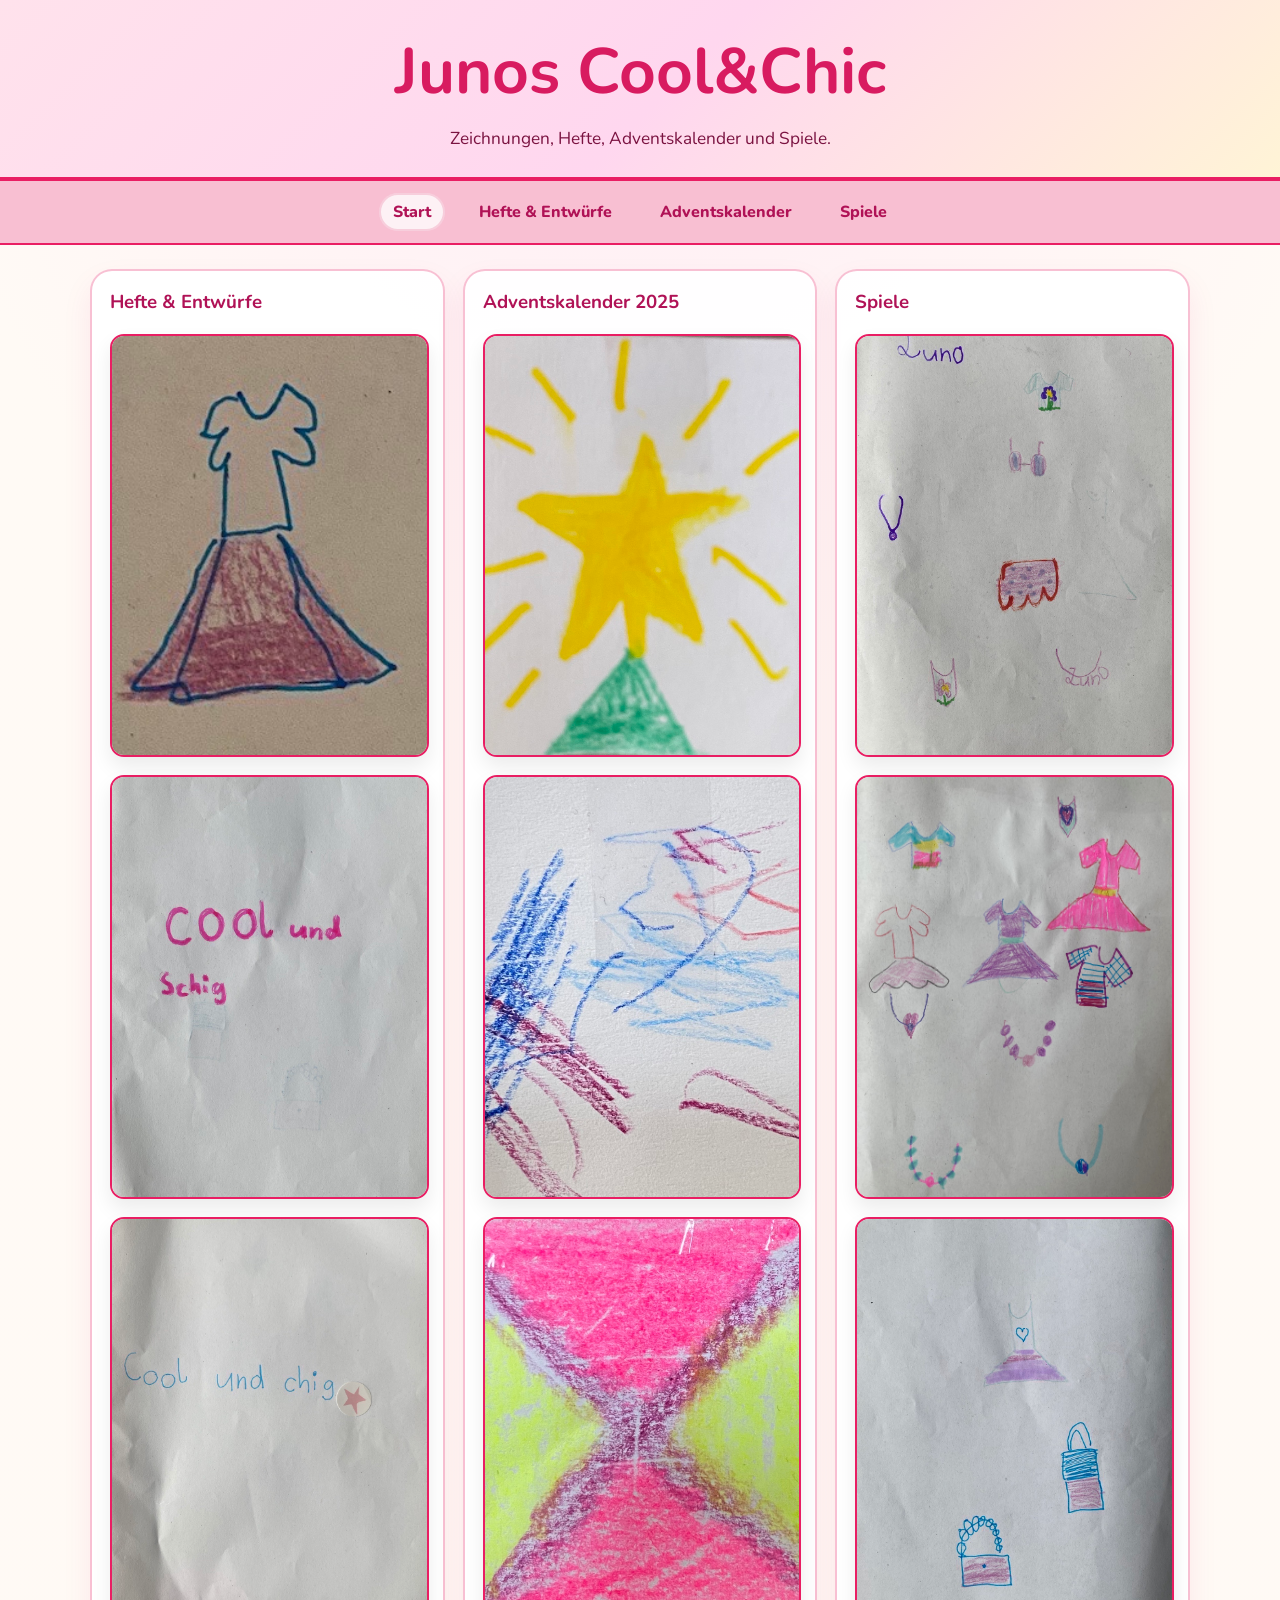
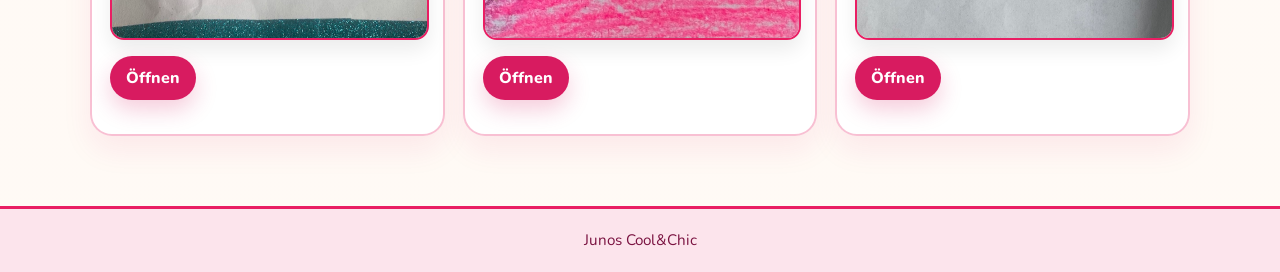
==== commit ade10c1c: "Update galleries, umlauts, and math triangulation game" ====
--- a/index.html
+++ b/index.html
@@ -18,7 +18,7 @@
   <nav class="site-nav">
     <ul>
       <li><a href="index.html" aria-current="page">Start</a></li>
-      <li><a href="hefte.html">Hefte &amp; Entwuerfe</a></li>
+      <li><a href="hefte.html">Hefte &amp; Entwürfe</a></li>
       <li><a href="adventskalender.html">Adventskalender</a></li>
       <li><a href="spiele.html">Spiele</a></li>
     </ul>
@@ -27,13 +27,13 @@
   <main>
     <section class="feature-grid">
       <article class="feature-card">
-        <h3>Hefte &amp; Entwuerfe</h3>
+        <h3>Hefte &amp; Entwürfe</h3>
         <div class="preview-grid">
           <img src="assets/images/entwurf3.jpg" alt="Modeentwurf" loading="lazy" />
           <img src="assets/images/page1.jpg" alt="Digitale Heftseite" loading="lazy" />
           <img src="assets/images/coolchic6_2.jpg" alt="Heft 6" loading="lazy" />
         </div>
-        <p><a href="hefte.html">Oeffnen</a></p>
+        <p><a href="hefte.html">Öffnen</a></p>
       </article>
 
       <article class="feature-card">
@@ -43,7 +43,7 @@
           <img src="assets/images/adventskalender_2025/advent-08.jpeg" alt="Adventskalender Bild 8" loading="lazy" />
           <img src="assets/images/adventskalender_2025/advent-15.jpeg" alt="Adventskalender Bild 15" loading="lazy" />
         </div>
-        <p><a href="adventskalender.html">Oeffnen</a></p>
+        <p><a href="adventskalender.html">Öffnen</a></p>
       </article>
 
       <article class="feature-card">
@@ -53,7 +53,7 @@
           <img src="assets/images/coolchic7_2.jpeg" alt="Spiel Vorschau 2" loading="lazy" />
           <img src="assets/images/page2.jpg" alt="Spiel Vorschau 3" loading="lazy" />
         </div>
-        <p><a href="spiele.html">Oeffnen</a></p>
+        <p><a href="spiele.html">Öffnen</a></p>
       </article>
     </section>
   </main>
--- a/site.css
+++ b/site.css
@@ -216,6 +216,22 @@
   object-fit: cover;
 }
 
+.fashion-sketches img.full-fit-sketch {
+  aspect-ratio: 4 / 3;
+  object-fit: contain;
+}
+
+.other-sketches-grid {
+  grid-template-columns: 1fr;
+  justify-items: center;
+}
+
+.other-sketches-grid img {
+  width: min(100%, 460px);
+  aspect-ratio: auto;
+  object-fit: contain;
+}
+
 .issue-grid {
   grid-template-columns: repeat(auto-fit, minmax(280px, 1fr));
 }
